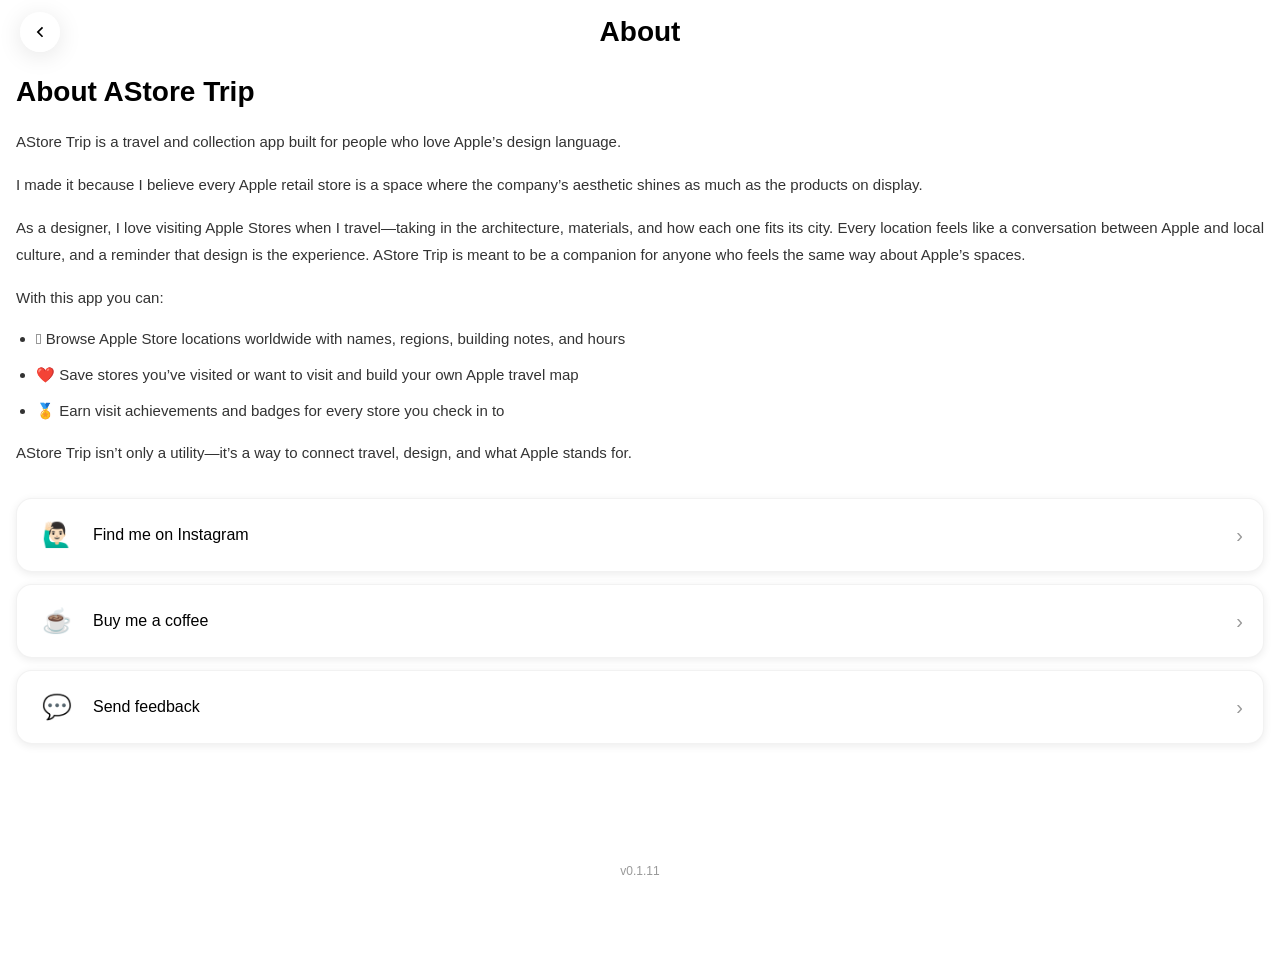
==== about.html @ fdb63bea "v0.1.11" ====
<!DOCTYPE html>
<html lang="en">
<head>
  <meta charset="UTF-8" />
  <meta name="viewport" content="width=device-width, initial-scale=1.0, user-scalable=no" />
  <meta name="theme-color" content="#ffffff" />
  <meta name="apple-mobile-web-app-capable" content="yes" />
  <meta name="apple-mobile-web-app-status-bar-style" content="default" />
  <meta name="apple-mobile-web-app-title" content="AStore Trip" />
  <title>AStore Trip - About</title>
  <link rel="icon" type="image/png" href="./assets/app_icon.png" />
  <link rel="apple-touch-icon" href="./assets/app_icon.png" />
  <link rel="manifest" href="./manifest.webmanifest" />
  <link rel="stylesheet" href="./css/base.css" />
  <link rel="stylesheet" href="./css/glass.css" />
  <link rel="stylesheet" href="./css/layout.css" />
  <link rel="stylesheet" href="./css/pwa-update.css" />
  <link rel="stylesheet" href="./css/pwa-install.css" />
</head>
<body>
  <!-- Header -->
  <header class="page-header">
    <a class="back-btn" href="./index.html" aria-label="Back">
      <img src="./assets/icon/arrow_left.svg" alt="Back" class="back-icon" />
    </a>
    <h1 class="page-title" style="flex: 1; text-align: center;">About</h1>
    <div style="width: 40px;"></div>
  </header>

  <main class="about-main">
    <section class="about-section">
      <h2 class="about-title">About AStore Trip</h2>
      <div class="about-content">
        <p>AStore Trip is a travel and collection app built for people who love Apple’s design language.</p>
        <p>I made it because I believe every Apple retail store is a space where the company’s aesthetic shines as much as the products on display.</p>
        <p>As a designer, I love visiting Apple Stores when I travel—taking in the architecture, materials, and how each one fits its city. Every location feels like a conversation between Apple and local culture, and a reminder that design is the experience. AStore Trip is meant to be a companion for anyone who feels the same way about Apple’s spaces.</p>
        <p>With this app you can:</p>
        <ul class="about-features">
          <li> Browse Apple Store locations worldwide with names, regions, building notes, and hours</li>
          <li>❤️ Save stores you’ve visited or want to visit and build your own Apple travel map</li>
          <li>🏅 Earn visit achievements and badges for every store you check in to</li>
        </ul>
        <p>AStore Trip isn’t only a utility—it’s a way to connect travel, design, and what Apple stands for.</p>
      </div>
    </section>

    <section class="about-links">
      <a href="https://instagram.com/jerry10jerry10" target="_blank" rel="noopener" class="link-card">
        <div class="link-icon">🙋🏻‍♂️</div>
        <div class="link-content">
          <h3 class="link-title">Find me on Instagram</h3>
        </div>
        <div class="link-arrow">›</div>
      </a>
      <a href="https://instagram.com/astore_trip" target="_blank" rel="noopener" class="link-card" style="display: none;">
        <div class="link-icon">📱</div>
        <div class="link-content">
          <h3 class="link-title">Follow AStore Trip on Instagram</h3>
        </div>
        <div class="link-arrow">›</div>
      </a>
      <a href="https://buymeacoffee.com/jerryjhang" target="_blank" rel="noopener" class="link-card">
        <div class="link-icon">☕</div>
        <div class="link-content">
          <h3 class="link-title">Buy me a coffee</h3>
        </div>
        <div class="link-arrow">›</div>
      </a>
      <a href="https://forms.gle/gA3AZcMZrPBkQu5i9" target="_blank" rel="noopener" class="link-card">
        <div class="link-icon">💬</div>
        <div class="link-content">
          <h3 class="link-title">Send feedback</h3>
        </div>
        <div class="link-arrow">›</div>
      </a>
    </section>
  </main>

  <div class="app-version" id="appVersion"></div>

  <script src="./js/data.js"></script>
  <script src="./js/pwa-update.js"></script>
  <script src="./js/pwa-install.js"></script>
  <script>
    if ('serviceWorker' in navigator) {
      window.addEventListener('load', () => {
        navigator.serviceWorker.register('./sw.js')
          .then(reg => console.log('Service Worker registered:', reg))
          .catch(err => console.error('Service Worker registration failed:', err));
      });
    }

    async function displayVersion() {
      try {
        const response = await fetch('./sw.js');
        const text = await response.text();
        const versionMatch = text.match(/const APP_VERSION = ['"]([^'"]+)['"]/);
        if (versionMatch && versionMatch[1]) {
          const versionEl = document.getElementById('appVersion');
          if (versionEl) {
            versionEl.textContent = versionMatch[1];
          }
        }
      } catch (error) {
        console.error('Failed to load version:', error);
        const versionEl = document.getElementById('appVersion');
        if (versionEl) {
          versionEl.textContent = 'v0.1.11';
        }
      }
    }

    displayVersion();
  </script>
</body>
</html>
---- css/base.css ----
* { box-sizing: border-box; margin: 0; padding: 0; font-family: -apple-system, BlinkMacSystemFont, "Helvetica Neue", sans-serif; }
body {
  background: #ffffff;
  color: #333;
  min-height: 100vh;
  padding-bottom: 80px;
  position: relative;
}
img { max-width: 100%; border-radius: 12px; }
a { text-decoration: none; color: inherit; }
h1, h2, h3 { margin-bottom: 8px; }
---- css/glass.css ----
.glass {
  background: rgba(255, 255, 255, 0.18);
  backdrop-filter: blur(16px) saturate(120%);
  -webkit-backdrop-filter: blur(16px) saturate(120%);
  border: 1px solid rgba(255, 255, 255, 0.28);
  border-radius: 18px;
  box-shadow: 0 4px 20px rgba(0, 0, 0, 0.1);
  padding: 12px;
  margin: 8px;
}

/* Liquid Glass 效果 - 更強烈的玻璃擬物風格 */
.liquid-glass {
  background: rgba(255, 255, 255, 0.25);
  backdrop-filter: blur(20px) saturate(180%);
  -webkit-backdrop-filter: blur(20px) saturate(180%);
  border: 1px solid rgba(255, 255, 255, 0.4);
  border-radius: 20px;
  box-shadow: 
    0 8px 32px rgba(0, 0, 0, 0.1),
    inset 0 1px 0 rgba(255, 255, 255, 0.5),
    inset 0 -1px 0 rgba(255, 255, 255, 0.2);
  position: relative;
  overflow: hidden;
}

.liquid-glass::before {
  content: '';
  position: absolute;
  top: 0;
  left: -100%;
  width: 100%;
  height: 100%;
  background: linear-gradient(
    90deg,
    transparent,
    rgba(255, 255, 255, 0.3),
    transparent
  );
  transition: left 0.5s;
}

.liquid-glass:hover::before {
  left: 100%;
}

/* 底部導覽列的液態玻璃效果 */
.bottom-nav.liquid-glass {
  background: rgba(255, 255, 255, 0.3);
  backdrop-filter: blur(30px) saturate(200%);
  -webkit-backdrop-filter: blur(30px) saturate(200%);
  border: 1px solid rgba(255, 255, 255, 0.5);
  border-radius: 999px;
  box-shadow: 
    0 4px 24px rgba(0, 0, 0, 0.1),
    inset 0 1px 0 rgba(255, 255, 255, 0.6);
}
---- css/layout.css ----
.header {
  text-align: center;
  position: sticky;
  top: 0;
  padding: 10px 0;
}

/* 狀態列 */
.status-bar {
  display: flex;
  justify-content: space-between;
  align-items: center;
  padding: 8px 20px;
  font-size: 14px;
  font-weight: 600;
  color: #000;
}

.status-icons {
  display: flex;
  gap: 4px;
}

.status-icon {
  font-size: 12px;
}

/* 頁面 Header */
.page-header {
  display: flex;
  justify-content: space-between;
  align-items: center;
  padding: 12px 20px;
  margin-bottom: 0;
  position: fixed;
  top: 0;
  left: 0;
  right: 0;
  background: #ffffff;
  z-index: 200;
  /* 移除陰影 */
}

.page-title {
  font-size: 28px;
  font-weight: 700;
  color: #000;
  margin: 0;
}

.info-btn {
  width: 40px;
  height: 40px;
  display: flex;
  align-items: center;
  justify-content: center;
  background: rgba(255, 255, 255, 0.3);
  backdrop-filter: blur(30px) saturate(200%);
  -webkit-backdrop-filter: blur(30px) saturate(200%);
  border: 1px solid rgba(255, 255, 255, 0.5);
  border-radius: 24px;
  box-shadow: 
    0 4px 24px rgba(0, 0, 0, 0.1),
    inset 0 1px 0 rgba(255, 255, 255, 0.6);
  cursor: pointer;
  transition: all 0.2s;
  padding: 0;
  position: relative;
  overflow: hidden;
  text-decoration: none;
  color: inherit;
}

.info-btn::before {
  content: '';
  position: absolute;
  top: 0;
  left: -100%;
  width: 100%;
  height: 100%;
  background: linear-gradient(
    90deg,
    transparent,
    rgba(255, 255, 255, 0.3),
    transparent
  );
  transition: left 0.5s;
}

.info-btn:hover::before {
  left: 100%;
}

.info-icon {
  width: 24px;
  height: 24px;
  display: inline-block;
  position: relative;
  z-index: 1;
}

.info-icon img,
.info-icon svg {
  width: 100%;
  height: 100%;
  object-fit: contain;
}

.chevron {
  font-size: 20px;
  color: #999;
  font-weight: 300;
}

/* 高亮藍色 */
.highlight-blue {
  color: #007AFF;
  font-weight: 600;
}

/* 首頁主內容 */
.home-main {
  padding: 0 16px 20px;
  padding-top: 76px; /* Header 高度約 56px + 12px 間距 + 8px 額外間距 */
}

/* 成就卡片 */
.achievement-card {
  padding: 16px 20px;
  margin-bottom: 16px;
  cursor: pointer;
  transition: transform 0.2s, box-shadow 0.2s;
}

.achievement-card:active {
  transform: scale(0.98);
}

.achievement-header {
  display: flex;
  justify-content: space-between;
  align-items: center;
  margin-bottom: 8px;
}

.achievement-label {
  font-size: 18px;
  color: #000;
  font-weight: 700;
}

.achievement-arrow {
  width: 20px;
  height: 20px;
  opacity: 0.6;
}

.achievement-stats {
  font-size: 15px;
  color: #333;
  line-height: 1.5;
}

/* 經典產品展示 */
.product-showcase {
  width: calc(100% + 32px); /* 突破父容器的左右padding，实现满版 */
  margin: 8px -16px 20px -16px; /* 负margin抵消父容器的padding，实现满版 */
  position: relative;
  background: #ffffff;
  display: flex;
  flex-direction: column;
  align-items: center;
}

.product-image-wrapper {
  width: 100%;
  display: flex;
  justify-content: center;
  align-items: center;
  overflow: hidden;
}

.product-image {
  width: 100%;
  height: auto;
  object-fit: cover;
  border-radius: 0;
}

.product-info {
  position: absolute;
  right: 24px;
  top: 50%;
  transform: translateY(-50%);
  display: flex;
  flex-direction: column;
  gap: 4px;
  text-align: right;
}

.product-year {
  font-size: 16px;
  color: #999;
  font-weight: 400;
}

.product-name {
  font-size: 20px;
  color: #333;
  font-weight: 500;
}

/* 最近的Apple Store卡片 */
.nearest-store-card {
  padding: 20px;
  margin-bottom: 24px;
}

.nearest-store-header {
  display: flex;
  justify-content: space-between;
  align-items: flex-start;
  margin-bottom: 16px;
}

.nearest-store-title {
  font-size: 18px;
  font-weight: 700;
  color: #000;
  margin: 0 0 4px 0;
}

.nearest-store-subtitle {
  font-size: 16px;
  color: #333;
  margin: 0;
}

.go-btn {
  background: #007AFF;
  color: white;
  border: none;
  border-radius: 12px;
  padding: 8px 20px;
  font-size: 15px;
  font-weight: 600;
  cursor: pointer;
  transition: background 0.2s;
}

.go-btn:hover {
  background: #0056CC;
}

.go-btn:active {
  transform: scale(0.95);
}

/* 地圖容器 */
.store-map-container {
  margin-top: 12px;
}

.store-map {
  position: relative;
  min-height: 200px;
  background: linear-gradient(135deg, #e8f0f6 0%, #d4e4f0 100%);
  border-radius: 16px;
  padding: 16px;
  overflow: hidden;
}

.store-map-container .store-map {
  padding: 0;
  min-height: 200px;
}

.store-map iframe {
  width: 100%;
  height: 100%;
  min-height: 200px;
  border: none;
  border-radius: 12px;
  display: block;
}

.store-map-container .store-map iframe {
  border-radius: 16px;
  min-height: 200px;
  height: 200px;
}

.map-pin {
  position: absolute;
  top: 40px;
  left: 50%;
  transform: translateX(-50%);
  font-size: 32px;
  z-index: 2;
}

.map-info-bubble {
  position: absolute;
  top: 80px;
  left: 50%;
  transform: translateX(-50%);
  background: white;
  border-radius: 12px;
  padding: 12px;
  box-shadow: 0 4px 12px rgba(0, 0, 0, 0.15);
  z-index: 3;
  min-width: 240px;
  max-width: 90%;
}

.map-info-bubble h4 {
  font-size: 16px;
  font-weight: 600;
  margin: 0 0 6px 0;
  color: #000;
}

.map-address {
  font-size: 13px;
  color: #666;
  margin: 0 0 8px 0;
  line-height: 1.4;
}

.map-rating {
  display: flex;
  align-items: center;
  gap: 6px;
  margin-bottom: 8px;
  font-size: 13px;
}

.rating-stars {
  color: #FFD700;
  font-size: 12px;
}

.rating-score {
  font-weight: 600;
  color: #000;
}

.rating-reviews {
  color: #666;
}

.map-detail-link {
  color: #007AFF;
  font-size: 13px;
  text-decoration: none;
}

.map-detail-link:hover {
  text-decoration: underline;
}

.map-landmarks {
  position: absolute;
  bottom: 12px;
  left: 12px;
  right: 12px;
  display: flex;
  flex-wrap: wrap;
  gap: 6px;
  font-size: 11px;
  color: #666;
}

.landmark {
  background: rgba(255, 255, 255, 0.7);
  padding: 4px 8px;
  border-radius: 8px;
}

/* 精選門市 */
.featured-stores {
  margin-bottom: 40px; /* 增加底部间距，确保卡片阴影有空间展示 */
}

.featured-stores-title {
  font-size: 20px;
  font-weight: 700;
  color: #000;
  margin: 0 0 12px 0;
  padding: 0 4px;
}

.featured-stores-scroll {
  display: flex;
  overflow-x: auto;
  gap: 16px;
  padding: 0 4px 16px 4px; /* 增加底部padding，确保卡片阴影有空间展示 */
  -webkit-overflow-scrolling: touch;
  scrollbar-width: none;
  align-items: center; /* 上下置中 */
  min-height: 240px; /* 设置最小高度，确保有足够空间 */
}

.featured-stores-scroll::-webkit-scrollbar {
  display: none;
}

.featured-store-card {
  min-width: 280px;
  max-width: calc(100vw - 96px); /* 确保右侧能看到部分下一张卡片（左右padding 16px + gap 16px + 右侧露出部分） */
  width: calc(100vw - 96px); /* 在手机上使用视口宽度，确保右侧能看到下一张卡片 */
  flex-shrink: 0;
  border-radius: 16px;
  overflow: hidden;
  background: white;
  box-shadow: 0 4px 12px rgba(0, 0, 0, 0.1);
  cursor: pointer;
  transition: transform 0.2s, box-shadow 0.2s;
  position: relative;
  display: flex;
  flex-direction: column;
}

/* 已打卡成功角标 */
.checkin-badge {
  position: absolute;
  top: 0;
  left: 0;
  width: 0;
  height: 0;
  border-style: solid;
  border-width: 40px 40px 0 0;
  border-color: #34C759 transparent transparent transparent;
  z-index: 10;
  pointer-events: none;
}

.checkin-badge-icon {
  position: absolute;
  top: -36px;
  left: 4px;
  font-size: 18px;
  color: #ffffff;
  font-weight: 600;
  pointer-events: none;
  display: flex;
  align-items: center;
  justify-content: center;
  width: 20px;
  height: 20px;
  line-height: 1;
}

/* 在桌面端使用固定宽度 */
@media (min-width: 768px) {
  .featured-store-card {
    width: 280px;
    max-width: 280px;
  }
}

.featured-store-card:active {
  transform: scale(0.98);
}

.featured-store-card img {
  width: 100%;
  max-width: 100%;
  height: 180px;
  object-fit: cover;
  object-position: center;
  border-radius: 0;
  display: block;
  flex-shrink: 0;
  margin: 0;
  padding: 0;
}

.featured-store-info {
  padding: 12px 16px;
  position: relative;
}

.featured-store-info h4 {
  font-size: 16px;
  font-weight: 600;
  color: #000;
  margin: 0 0 4px 0;
}

.featured-store-info p {
  font-size: 14px;
  color: #666;
  margin: 0;
  display: flex;
  align-items: center;
  gap: 4px;
}

.pin-icon {
  font-size: 12px;
}

/* 底部導覽列 */
.bottom-nav {
  display: flex;
  justify-content: space-around;
  align-items: center;
  position: fixed;
  bottom: 16px;
  left: 50%;
  transform: translateX(-50%);
  width: calc(100% - 32px);
  max-width: 400px;
  padding: 8px;
  z-index: 100;
  border-radius: 999px;
}

.nav-item {
  display: flex;
  flex-direction: column;
  align-items: center;
  justify-content: center;
  gap: 4px;
  padding: 8px 16px;
  border-radius: 999px;
  transition: all 0.2s;
  text-decoration: none;
  color: #000;
  flex: 1;
  min-width: 0;
}

.nav-item.active {
  background: #E3E3E3;
  color: #000;
}

.nav-item.active .nav-icon img,
.nav-item.active .nav-icon svg {
  filter: none;
}

.nav-icon {
  width: 24px;
  height: 24px;
  display: flex;
  align-items: center;
  justify-content: center;
}

.nav-icon img,
.nav-icon svg {
  width: 100%;
  height: 100%;
  object-fit: contain;
}

.nav-label {
  font-size: 12px;
  font-weight: 500;
}

.store-list {
  display: flex;
  overflow-x: auto;
  gap: 12px;
}

.stats {
  display: flex;
  justify-content: space-around;
}

/* 門市頁面主內容 */
.stores-main {
  padding: 0 16px 20px;
  padding-bottom: 100px;
  /* Header 高度約 56px + 搜尋欄高度約 72px (12px*2 padding + 48px search-bar) + 8px 額外間距 = 約 136px */
  padding-top: 136px;
}

/* Header 操作按鈕 */
.header-actions {
  position: relative;
}

.filter-btn {
  display: flex;
  align-items: center;
  gap: 6px;
  background: rgba(255, 255, 255, 0.3);
  backdrop-filter: blur(30px) saturate(200%);
  -webkit-backdrop-filter: blur(30px) saturate(200%);
  border: 1px solid rgba(255, 255, 255, 0.5);
  border-radius: 24px;
  box-shadow: 
    0 4px 24px rgba(0, 0, 0, 0.1),
    inset 0 1px 0 rgba(255, 255, 255, 0.6);
  padding: 8px 16px;
  font-size: 14px;
  cursor: pointer;
  transition: all 0.2s;
  position: relative;
  overflow: hidden;
}

.filter-btn::before {
  content: '';
  position: absolute;
  top: 0;
  left: -100%;
  width: 100%;
  height: 100%;
  background: linear-gradient(
    90deg,
    transparent,
    rgba(255, 255, 255, 0.3),
    transparent
  );
  transition: left 0.5s;
}

.filter-btn:hover::before {
  left: 100%;
}

.filter-text {
  font-size: 14px;
  color: #333;
  font-weight: 500;
  position: relative;
  z-index: 1;
}

.filter-icon {
  width: 24px;
  height: 24px;
  opacity: 0.6;
  position: relative;
  z-index: 1;
}

/* 篩選下拉選單 */
.filter-dropdown {
  position: fixed;
  top: 56px; /* 從 header 下方開始，與搜尋欄重疊 */
  right: 20px; /* 與 header 的 padding 對齊 */
  background: rgba(255, 255, 255, 0.98);
  backdrop-filter: blur(20px);
  -webkit-backdrop-filter: blur(20px);
  border: 1px solid rgba(255, 255, 255, 0.5);
  border-radius: 16px;
  box-shadow: 0 8px 32px rgba(0, 0, 0, 0.2);
  min-width: 180px;
  max-height: 300px;
  padding: 8px;
  z-index: 300; /* 高於搜尋欄 (150) 和 header (200)，確保顯示在最上層 */
  display: none;
  overflow-y: auto;
  overflow-x: hidden;
}

.filter-dropdown.show {
  display: block;
  z-index: 300; /* 確保 show 狀態時也有正確的 z-index */
}

.dropdown-item {
  display: flex;
  justify-content: space-between;
  align-items: center;
  padding: 12px 16px;
  border-radius: 12px;
  cursor: pointer;
  transition: background 0.2s;
  font-size: 15px;
  color: #333;
}

.dropdown-item:hover {
  background: rgba(0, 0, 0, 0.05);
}

.dropdown-item.active {
  background: rgba(0, 122, 255, 0.1);
  color: #007AFF;
}

.check-icon {
  color: #007AFF;
  font-weight: 600;
  font-size: 16px;
}

/* 搜尋欄 */
.search-container {
  margin-bottom: 0;
  position: fixed;
  top: 56px; /* Header 高度約 56px */
  left: 0;
  right: 0;
  padding: 12px 16px;
  background: #ffffff;
  z-index: 150; /* 低於下拉選單的 z-index (300) */
  box-shadow: 0 2px 8px rgba(0, 0, 0, 0.05);
}

.search-bar {
  display: flex;
  align-items: center;
  gap: 12px;
  padding: 12px 16px;
  border-radius: 16px;
}

.search-icon {
  width: 18px;
  height: 18px;
  opacity: 0.6;
  flex-shrink: 0;
  display: block;
}

.search-input {
  flex: 1;
  border: none;
  background: transparent;
  font-size: 15px;
  color: #333;
  outline: none;
}

.search-input::placeholder {
  color: #999;
}

.mic-btn {
  background: transparent;
  border: none;
  cursor: pointer;
  padding: 4px;
  display: flex;
  align-items: center;
  justify-content: center;
  flex-shrink: 0;
}

.mic-icon {
  font-size: 18px;
  opacity: 0.6;
}

/* 商店列表容器 */
.stores-list-container {
  margin-bottom: 20px;
  position: relative;
  min-height: 200px;
  z-index: 1; /* 確保低於 header 和搜尋欄 */
}

/* 門市列表 Loading 狀態 */
.stores-loading {
  position: absolute;
  top: 0;
  left: 0;
  right: 0;
  bottom: 0;
  display: flex;
  flex-direction: column;
  align-items: center;
  justify-content: center;
  gap: 16px;
  background: #ffffff;
  z-index: 10;
}

.stores-loading.hidden {
  display: none;
}

.stores-list {
  display: flex;
  flex-direction: column;
  gap: 16px;
}

/* 商店列表 - 垂直排列，與精選門市樣式一致 */
.stores-list .store-card,
.stores-list .featured-store-card {
  min-width: auto !important;
  max-width: 100% !important;
  width: 100% !important;
}

/* 商店卡片 - 與精選門市樣式一致 */
.store-card {
  min-width: 280px;
  flex-shrink: 0;
  border-radius: 16px;
  overflow: hidden;
  background: white;
  box-shadow: 0 4px 12px rgba(0, 0, 0, 0.1);
  cursor: pointer;
  transition: transform 0.2s, box-shadow 0.2s;
  position: relative;
  z-index: 1; /* 確保低於 header 和搜尋欄 */
}

.store-card .checkin-badge {
  position: absolute;
  top: 0;
  left: 0;
  width: 0;
  height: 0;
  border-style: solid;
  border-width: 40px 40px 0 0;
  border-color: #34C759 transparent transparent transparent;
  z-index: 10;
  pointer-events: none;
}

.store-card .checkin-badge-icon {
  position: absolute;
  top: -36px;
  left: 4px;
  font-size: 18px;
  color: #ffffff;
  font-weight: 600;
  pointer-events: none;
  display: flex;
  align-items: center;
  justify-content: center;
  width: 20px;
  height: 20px;
  line-height: 1;
}

.store-card:active {
  transform: scale(0.98);
}

.store-card img {
  width: 100%;
  height: 200px;
  object-fit: cover;
  border-radius: 0;
  display: block;
}

.store-card__body {
  padding: 12px 16px;
  position: relative;
}

.store-card__body h4 {
  font-size: 16px;
  font-weight: 600;
  color: #000;
  margin: 0 0 4px 0;
}

.store-card__body p {
  font-size: 14px;
  color: #666;
  margin: 0;
  display: flex;
  align-items: center;
  gap: 4px;
}

.btn-fav {
  position: absolute;
  top: 12px;
  right: 12px;
  background: rgba(255, 255, 255, 0.9);
  backdrop-filter: blur(10px);
  border: none;
  border-radius: 50%;
  width: 36px;
  height: 36px;
  display: flex;
  align-items: center;
  justify-content: center;
  cursor: pointer;
  transition: all 0.2s;
  z-index: 10;
  padding: 0;
}

.btn-fav:hover {
  background: rgba(255, 255, 255, 1);
  transform: scale(1.1);
}

.fav-icon {
  width: 20px;
  height: 20px;
  transition: filter 0.2s;
}

/* 未收藏 - 黑色 */
.btn-fav:not([aria-pressed="true"]) .fav-icon {
  filter: brightness(0) saturate(100%);
}

/* 已收藏 - 蓝色 #0088FF */
.btn-fav[aria-pressed="true"] .fav-icon {
  filter: brightness(0) saturate(100%) invert(47%) sepia(100%) saturate(2476%) hue-rotate(200deg) brightness(101%) contrast(101%);
}

.featured-store-card .btn-fav {
  top: 12px;
  right: 12px;
}

.favorites-grid .featured-store-card .btn-fav {
  top: 12px;
  right: 12px;
}

/* 收藏頁面主內容 */
.favorites-main {
  padding: 0 16px 20px;
  padding-bottom: 100px;
  padding-top: 76px; /* Header 高度約 56px + 12px 間距 + 8px 額外間距 */
}

/* 收藏門市網格布局 - 兩列 */
.favorites-grid {
  display: grid;
  grid-template-columns: repeat(2, 1fr);
  gap: 16px;
  margin-bottom: 20px;
}

.favorites-grid .featured-store-card {
  min-width: auto;
  width: 100%;
}

/* 門市詳情頁面 */
.storepage-main {
  padding-bottom: 40px;
}


/* Store Header - 透明效果，覆盖在图片上 */
.store-header {
  position: fixed;
  top: 16px;
  left: 0;
  right: 0;
  display: flex;
  justify-content: space-between;
  align-items: center;
  padding: 12px 20px;
  z-index: 200;
  background: transparent;
}

.back-btn {
  width: 40px;
  height: 40px;
  display: flex;
  align-items: center;
  justify-content: center;
  background: rgba(255, 255, 255, 0.3);
  backdrop-filter: blur(30px) saturate(200%);
  -webkit-backdrop-filter: blur(30px) saturate(200%);
  border: 1px solid rgba(255, 255, 255, 0.5);
  border-radius: 24px;
  box-shadow: 
    0 4px 24px rgba(0, 0, 0, 0.1),
    inset 0 1px 0 rgba(255, 255, 255, 0.6);
  text-decoration: none;
  color: #333;
  transition: all 0.2s;
  position: relative;
  overflow: hidden;
}

.back-btn::before {
  content: '';
  position: absolute;
  top: 0;
  left: -100%;
  width: 100%;
  height: 100%;
  background: linear-gradient(
    90deg,
    transparent,
    rgba(255, 255, 255, 0.3),
    transparent
  );
  transition: left 0.5s;
}

.back-btn:hover::before {
  left: 100%;
}

.back-icon {
  width: 20px;
  height: 20px;
  position: relative;
  z-index: 1;
}

.favorite-header-btn {
  width: 40px;
  height: 40px;
  display: flex;
  align-items: center;
  justify-content: center;
  background: rgba(255, 255, 255, 0.3);
  backdrop-filter: blur(30px) saturate(200%);
  -webkit-backdrop-filter: blur(30px) saturate(200%);
  border: 1px solid rgba(255, 255, 255, 0.5);
  border-radius: 24px;
  box-shadow: 
    0 4px 24px rgba(0, 0, 0, 0.1),
    inset 0 1px 0 rgba(255, 255, 255, 0.6);
  cursor: pointer;
  transition: all 0.2s;
  padding: 0;
  position: relative;
  overflow: hidden;
}

.favorite-header-btn::before {
  content: '';
  position: absolute;
  top: 0;
  left: -100%;
  width: 100%;
  height: 100%;
  background: linear-gradient(
    90deg,
    transparent,
    rgba(255, 255, 255, 0.3),
    transparent
  );
  transition: left 0.5s;
}

.favorite-header-btn:hover::before {
  left: 100%;
}

.favorite-header-btn.active {
  background: rgba(255, 255, 255, 0.3);
}

.favorite-icon {
  width: 20px;
  height: 20px;
  transition: filter 0.2s;
  position: relative;
  z-index: 1;
}

.favorite-header-btn.active .favorite-icon {
  filter: brightness(0) saturate(100%) invert(27%) sepia(95%) saturate(7151%) hue-rotate(331deg) brightness(99%) contrast(96%);
}

/* Hero 圖片輪播 */
.store-hero {
  width: 100%;
  margin-top: 0;
  position: relative;
  overflow: hidden;
}

.carousel-container {
  width: 100%;
  position: relative;
  overflow-x: auto;
  overflow-y: hidden;
  -webkit-overflow-scrolling: touch;
  touch-action: pan-x;
  scroll-snap-type: x mandatory;
  scroll-behavior: smooth;
  /* 防止影响页面滚动 */
  overscroll-behavior-x: contain;
  overscroll-behavior-y: none;
  /* 确保指示器相对于此容器定位 */
  isolation: isolate;
}

/* 圖片區域 Loading 遮罩 */
.carousel-loading {
  position: absolute;
  top: 0;
  left: 0;
  right: 0;
  bottom: 0;
  display: flex;
  flex-direction: column;
  align-items: center;
  justify-content: center;
  gap: 16px;
  background: rgba(255, 255, 255, 0.5);
  backdrop-filter: blur(4px);
  -webkit-backdrop-filter: blur(4px);
  z-index: 10;
  pointer-events: none;
}

.carousel-loading.hidden {
  display: none;
}

.carousel-track {
  display: flex;
  width: max-content;
  height: 300px;
  /* 确保不会影响页面布局 */
  position: relative;
}

.carousel-slide {
  width: 100vw;
  min-width: 100vw;
  max-width: 100vw;
  height: 300px;
  flex-shrink: 0;
  scroll-snap-align: start;
  scroll-snap-stop: always;
  display: block;
  user-select: none;
  -webkit-user-select: none;
  position: relative;
}

.carousel-slide img {
  width: 100%;
  height: 100%;
  object-fit: cover;
  display: block;
  border-radius: 0;
  /* 防止图片被拉伸 */
  object-position: center;
}

.carousel-indicators {
  position: absolute;
  bottom: 16px;
  left: 50%;
  transform: translateX(-50%);
  display: flex;
  gap: 8px;
  z-index: 100;
  pointer-events: none;
  /* 确保指示器不随滚动移动，相对于 store-hero 定位 */
  width: auto;
}

.carousel-indicator {
  width: 8px;
  height: 8px;
  border-radius: 50%;
  background: rgba(255, 255, 255, 0.5);
  border: 1px solid rgba(255, 255, 255, 0.8);
  cursor: pointer;
  transition: all 0.3s;
  padding: 0;
  pointer-events: auto;
}

.carousel-indicator.active {
  background: rgba(255, 255, 255, 1);
  width: 24px;
  border-radius: 4px;
}

/* 打卡按鈕區域 */
.checkin-section {
  padding: 0 16px 20px;
  background: #ffffff;
}

.checkin-btn {
  width: 100%;
  background: #007AFF;
  color: white;
  border: none;
  border-radius: 12px;
  padding: 16px;
  font-size: 16px;
  font-weight: 600;
  cursor: pointer;
  display: flex;
  align-items: center;
  justify-content: center;
  gap: 8px;
  transition: background 0.2s;
}

.checkin-btn:hover {
  background: #0056CC;
}

.checkin-btn:active {
  transform: scale(0.98);
}

.checkin-btn-success {
  background: #34C759;
  flex: 1;
}

.checkin-btn-success:hover {
  background: #2AA84F;
}

.checkin-icon {
  font-size: 18px;
}

.checkin-text {
  font-size: 16px;
}

.checkin-success {
  text-align: center;
}

.checkin-success-row {
  display: flex;
  align-items: center;
  gap: 12px;
  justify-content: center;
}

.verify-location-btn {
  min-width: 48px;
  height: auto;
  min-height: 48px;
  background: #E3E3E3;
  border: none;
  border-radius: 12px;
  display: flex;
  align-items: center;
  justify-content: center;
  cursor: pointer;
  padding: 16px;
  flex-shrink: 0;
  transition: all 0.2s;
  box-sizing: border-box;
}

.verify-location-btn:active {
  transform: scale(0.95);
  background: #D0D0D0;
}

.verify-icon {
  width: 24px;
  height: 24px;
  filter: brightness(0) saturate(100%);
}

.checkin-date {
  margin-top: 8px;
  font-size: 14px;
  color: #999;
  display: flex;
  align-items: center;
  justify-content: center;
  gap: 8px;
}

.verified-badge {
  width: 20px;
  height: 20px;
  filter: brightness(0) saturate(100%) invert(37%) sepia(100%) saturate(2476%) hue-rotate(200deg) brightness(101%) contrast(101%);
  display: inline-block;
  vertical-align: middle;
}

/* Toast 提示 */
.toast {
  position: fixed;
  bottom: 100px;
  left: 50%;
  transform: translateX(-50%);
  background: rgba(0, 0, 0, 0.8);
  color: white;
  padding: 12px 24px;
  border-radius: 24px;
  font-size: 14px;
  z-index: 10000;
  display: flex;
  align-items: center;
  justify-content: center;
  box-shadow: 0 4px 12px rgba(0, 0, 0, 0.3);
  animation: toastSlideUp 0.3s ease-out;
}

@keyframes toastSlideUp {
  from {
    opacity: 0;
    transform: translateX(-50%) translateY(20px);
  }
  to {
    opacity: 1;
    transform: translateX(-50%) translateY(0);
  }
}

/* 商店標題區域 */
.store-title-section {
  padding: 20px 16px 16px;
  background: #ffffff;
}

.store-name {
  font-size: 28px;
  font-weight: 700;
  color: #000;
  margin: 0 0 8px 0;
}

.store-location {
  font-size: 15px;
  color: #666;
  margin: 0;
  display: flex;
  align-items: center;
  gap: 4px;
}

/* 商店描述 */
.store-description {
  padding: 0 16px 24px;
  background: #ffffff;
}

.store-description p {
  font-size: 15px;
  line-height: 1.6;
  color: #333;
  margin: 0;
}

/* 資訊行布局 */
.info-row {
  display: flex;
  justify-content: space-between;
  align-items: flex-start;
  gap: 16px;
}

.section-label {
  font-size: 16px;
  font-weight: 600;
  color: #333;
  margin: 0;
  flex-shrink: 0;
  min-width: 80px;
}

/* 聯絡電話 */
.store-contact {
  padding: 0 16px 24px;
  background: #ffffff;
}

.contact-phone {
  font-size: 16px;
  color: #333;
  margin: 0;
  text-align: right;
}

/* 營業時間 */
.store-hours-section {
  padding: 0 16px 24px;
  background: #ffffff;
}

.section-label-wrapper {
  display: flex;
  flex-direction: column;
  flex-shrink: 0;
  min-width: 80px;
}

.hours-note {
  font-size: 12px;
  color: #999;
  margin: 4px 0 0 0;
  font-weight: normal;
}

.hours-list {
  display: flex;
  flex-direction: column;
  gap: 4px;
  text-align: right;
}

.hours-item {
  font-size: 15px;
  color: #333;
  padding: 4px 0;
}

/* 門市地址 */
.store-address-section {
  padding: 0 16px 24px;
  background: #ffffff;
}

.address-content {
  display: flex;
  justify-content: space-between;
  align-items: flex-start;
  gap: 16px;
  flex: 1;
}

.store-address {
  font-size: 15px;
  color: #333;
  margin: 0;
  flex: 1;
  line-height: 1.5;
}

.navigate-btn {
  background: rgba(0, 0, 0, 0.05);
  color: #333;
  border: none;
  border-radius: 8px;
  padding: 8px 16px;
  font-size: 14px;
  font-weight: 500;
  text-decoration: none;
  white-space: nowrap;
  transition: background 0.2s;
}

.navigate-btn:hover {
  background: rgba(0, 0, 0, 0.1);
}

/* 地圖區域 */
.store-map-section {
  padding: 0 16px 24px;
  background: #ffffff;
}

.store-map-section .store-map {
  margin-top: 0;
  padding: 0;
  min-height: 300px;
}

.store-map-section .store-map iframe {
  width: 100%;
  height: 300px;
  min-height: 300px;
  border: none;
  border-radius: 16px;
  display: block;
}

/* 成就頁面 - Sheet 樣式 */
.sheet-backdrop {
  position: fixed;
  top: 0;
  left: 0;
  right: 0;
  bottom: 0;
  background: rgba(0, 0, 0, 0.4);
  z-index: 300;
  opacity: 0;
  transition: opacity 0.3s ease;
  pointer-events: none;
}

.sheet-backdrop.show {
  opacity: 1;
  pointer-events: auto;
}

.achievement-sheet {
  position: fixed;
  bottom: 0;
  left: 0;
  right: 0;
  top: 0;
  background: #ffffff;
  border-radius: 0;
  height: 100%;
  z-index: 301;
  transform: translateY(100%);
  transition: transform 0.3s cubic-bezier(0.4, 0, 0.2, 1);
  display: flex;
  flex-direction: column;
  box-shadow: 0 -4px 24px rgba(0, 0, 0, 0.15);
}

.achievement-sheet.show {
  transform: translateY(0);
}

.sheet-header {
  display: flex;
  align-items: center;
  justify-content: center;
  padding: 16px 20px;
  position: relative;
  border-bottom: 1px solid rgba(0, 0, 0, 0.05);
}

.sheet-handle {
  position: absolute;
  top: 8px;
  left: 50%;
  transform: translateX(-50%);
  width: 40px;
  height: 4px;
  background: #d0d0d0;
  border-radius: 2px;
}

.sheet-title {
  font-size: 20px;
  font-weight: 700;
  color: #000;
  margin: 0;
}

.sheet-close-btn {
  position: absolute;
  right: 20px;
  width: 32px;
  height: 32px;
  display: flex;
  align-items: center;
  justify-content: center;
  background: rgba(0, 0, 0, 0.05);
  border: none;
  border-radius: 50%;
  cursor: pointer;
  transition: background 0.2s;
}

.sheet-close-btn:hover {
  background: rgba(0, 0, 0, 0.1);
}

.close-icon {
  font-size: 18px;
  color: #333;
  font-weight: 300;
}

.achievements-main {
  flex: 1;
  overflow-y: auto;
  padding: 20px 16px;
  padding-bottom: 40px;
}

/* 成就統計卡片 */
.achievement-summary {
  margin-bottom: 24px;
}

.summary-cards {
  display: flex;
  gap: 12px;
}

.summary-card {
  flex: 1;
  background: white;
  border-radius: 16px;
  padding: 20px;
  box-shadow: 0 2px 8px rgba(0, 0, 0, 0.08);
  display: flex;
  flex-direction: column;
  align-items: center;
  text-align: center;
}

.summary-icon {
  width: 48px;
  height: 48px;
  margin-bottom: 12px;
  display: flex;
  align-items: center;
  justify-content: center;
}

.summary-icon img {
  width: 100%;
  height: 100%;
  object-fit: contain;
}

.summary-number-row {
  display: flex;
  align-items: baseline;
  justify-content: center;
  gap: 4px;
  margin-bottom: 4px;
}

.summary-card__number {
  font-size: 32px;
  font-weight: 700;
  line-height: 1;
}

.summary-card__divider {
  font-size: 24px;
  font-weight: 400;
  color: #999;
}

.summary-card__total {
  font-size: 24px;
  font-weight: 400;
  color: #999;
}

.highlight-orange {
  color: #FF9500;
}

.summary-card__label {
  font-size: 14px;
  color: #666;
  margin-top: 8px;
}

/* 歷史成就 */
.historical-achievements {
  margin-top: 24px;
}

.section-title {
  font-size: 18px;
  font-weight: 700;
  color: #000;
  margin: 0 0 16px 0;
}

.country-flags-grid {
  display: grid;
  grid-template-columns: repeat(4, 1fr);
  gap: 16px;
  position: relative;
  min-height: 200px;
}

.medals-loading {
  position: absolute;
  top: 0;
  left: 0;
  right: 0;
  bottom: 0;
  display: flex;
  flex-direction: column;
  align-items: center;
  justify-content: center;
  gap: 16px;
  background: rgba(255, 255, 255, 0.9);
  z-index: 10;
}

.loading-spinner {
  width: 40px;
  height: 40px;
  border: 4px solid #f3f3f3;
  border-top: 4px solid #0088FF;
  border-radius: 50%;
  animation: spin 1s linear infinite;
}

@keyframes spin {
  0% { transform: rotate(0deg); }
  100% { transform: rotate(360deg); }
}

.loading-text {
  font-size: 14px;
  color: #666;
  font-weight: 500;
}

.country-flag-item {
  display: flex;
  flex-direction: column;
  align-items: center;
  gap: 8px;
}

.flag-circle {
  width: 64px;
  height: 64px;
  border-radius: 50%;
  display: flex;
  align-items: center;
  justify-content: center;
  background: #f5f5f5;
  overflow: hidden;
}

.country-flag-item.visited .flag-circle {
  background: #0088FF;
}

/* 關於頁面 */
.about-main {
  padding: 0 16px 100px;
  padding-top: 76px; /* Header 高度約 56px + 12px 間距 + 8px 額外間距 */
  background: #ffffff;
}

.about-section {
  margin-bottom: 32px;
}

.about-title {
  font-size: 28px;
  font-weight: 700;
  color: #000;
  margin: 0 0 20px 0;
}

.about-content {
  font-size: 15px;
  line-height: 1.8;
  color: #333;
  text-align: justify;
}

.about-content p {
  margin: 0 0 16px 0;
}

.about-features {
  margin: 16px 0;
  padding-left: 20px;
}

.about-features li {
  margin-bottom: 12px;
  line-height: 1.6;
}

/* 外部連結卡片 */
.about-links {
  display: flex;
  flex-direction: column;
  gap: 12px;
}

.link-card {
  display: flex;
  align-items: center;
  padding: 16px 20px;
  background: white;
  border-radius: 16px;
  box-shadow: 0 2px 8px rgba(0, 0, 0, 0.08);
  text-decoration: none;
  color: #000;
  transition: all 0.2s;
  border: 1px solid rgba(0, 0, 0, 0.05);
}

.link-card:active {
  transform: scale(0.98);
  box-shadow: 0 1px 4px rgba(0, 0, 0, 0.1);
}

.link-icon {
  font-size: 24px;
  width: 40px;
  height: 40px;
  display: flex;
  align-items: center;
  justify-content: center;
  margin-right: 16px;
  flex-shrink: 0;
}

.link-content {
  flex: 1;
}

.link-title {
  font-size: 16px;
  font-weight: 500;
  color: #000;
  margin: 0;
}

.link-arrow {
  font-size: 20px;
  color: #999;
  margin-left: 12px;
  flex-shrink: 0;
}

.app-version {
  text-align: center;
  padding: 20px 16px;
  font-size: 12px;
  color: #999;
  background: #ffffff;
}

/* 恭喜獲得勳章彈窗 */
.medal-congrats-modal {
  position: fixed;
  top: 0;
  left: 0;
  right: 0;
  bottom: 0;
  z-index: 10002;
  display: none;
  align-items: center;
  justify-content: center;
  padding: 16px;
}

.medal-congrats-backdrop {
  position: absolute;
  top: 0;
  left: 0;
  right: 0;
  bottom: 0;
  background: rgba(0, 0, 0, 0.5);
  backdrop-filter: blur(10px);
  -webkit-backdrop-filter: blur(10px);
}

.medal-congrats-content {
  position: relative;
  background: rgba(255, 255, 255, 0.3);
  backdrop-filter: blur(30px) saturate(200%);
  -webkit-backdrop-filter: blur(30px) saturate(200%);
  border: 1px solid rgba(255, 255, 255, 0.5);
  border-radius: 24px;
  padding: 32px 24px;
  max-width: 320px;
  width: 100%;
  box-shadow: 
    0 4px 24px rgba(0, 0, 0, 0.1),
    inset 0 1px 0 rgba(255, 255, 255, 0.6);
  display: flex;
  flex-direction: column;
  align-items: center;
  gap: 20px;
}

.medal-congrats-title {
  font-size: 20px;
  font-weight: 700;
  color: #000;
  margin: 0;
  text-align: center;
}

.medal-congrats-medal {
  display: flex;
  justify-content: center;
  align-items: center;
}

.medal-congrats-medal .flag-circle {
  width: 80px;
  height: 80px;
  border-radius: 50%;
  display: flex;
  align-items: center;
  justify-content: center;
  background: #0088FF;
  overflow: hidden;
}

.medal-congrats-medal .flag-emoji {
  font-size: 48px;
  line-height: 1;
}

.medal-congrats-name {
  font-size: 16px;
  font-weight: 600;
  color: #000;
  margin: 0;
  text-align: center;
}

.medal-congrats-actions {
  display: flex;
  gap: 12px;
  width: 100%;
  margin-top: 8px;
}

.medal-congrats-btn {
  flex: 1;
  padding: 12px 24px;
  border: none;
  border-radius: 12px;
  font-size: 15px;
  font-weight: 600;
  cursor: pointer;
  transition: all 0.2s;
}

.medal-congrats-btn.primary {
  background: #000000;
  color: #ffffff;
}

.medal-congrats-btn.primary:hover {
  background: #333333;
}

.medal-congrats-btn.primary:active {
  transform: scale(0.98);
  opacity: 0.9;
}

.medal-congrats-btn.secondary {
  background: rgba(0, 0, 0, 0.05);
  color: #666666;
  border: 1px solid rgba(0, 0, 0, 0.1);
}

.medal-congrats-btn.secondary:hover {
  background: rgba(0, 0, 0, 0.1);
  color: #000000;
}

.medal-congrats-btn.secondary:active {
  transform: scale(0.98);
}

.flag-emoji {
  font-size: 40px;
  line-height: 1;
}

.country-flag-item:not(.visited) .flag-emoji {
  filter: grayscale(100%) opacity(0.5);
}

.country-name {
  font-size: 14px;
  color: #333;
  text-align: center;
}
---- css/pwa-update.css ----
/**
 * PWA 更新提示样式
 */

.pwa-update-prompt {
  position: fixed;
  top: 50%;
  left: 50%;
  transform: translate(-50%, -50%);
  z-index: 10000;
  opacity: 0;
  visibility: hidden;
  transition: opacity 0.3s ease-in-out, visibility 0.3s ease-in-out, transform 0.3s ease-in-out;
  pointer-events: none;
}

.pwa-update-prompt.show {
  opacity: 1;
  visibility: visible;
  pointer-events: auto;
  transform: translate(-50%, -50%);
}

.pwa-update-content {
  background: rgba(255, 255, 255, 0.3);
  backdrop-filter: blur(30px) saturate(200%);
  -webkit-backdrop-filter: blur(30px) saturate(200%);
  border: 1px solid rgba(255, 255, 255, 0.5);
  border-radius: 20px;
  padding: 24px 28px;
  min-width: 280px;
  max-width: 90%;
  box-shadow: 
    0 4px 24px rgba(0, 0, 0, 0.1),
    inset 0 1px 0 rgba(255, 255, 255, 0.6);
  display: flex;
  flex-direction: column;
  gap: 16px;
  align-items: center;
  position: relative;
  overflow: hidden;
}

.pwa-update-message {
  color: #000000;
  font-size: 15px;
  font-weight: 500;
  text-align: center;
  margin: 0;
  line-height: 1.6;
}

.pwa-update-actions {
  display: flex;
  gap: 12px;
  width: 100%;
  justify-content: center;
}

.pwa-update-btn {
  background: #000000;
  color: #ffffff;
  border: none;
  border-radius: 12px;
  padding: 12px 28px;
  font-size: 14px;
  font-weight: 600;
  cursor: pointer;
  transition: background 0.2s, transform 0.1s, opacity 0.2s;
  flex: 1;
  max-width: 140px;
}

.pwa-update-btn:hover {
  background: #333333;
  opacity: 0.9;
}

.pwa-update-btn:active {
  transform: scale(0.98);
  opacity: 0.8;
}

.pwa-update-dismiss {
  background: transparent;
  color: #666666;
  border: 1px solid rgba(0, 0, 0, 0.2);
  border-radius: 12px;
  padding: 12px 28px;
  font-size: 14px;
  font-weight: 500;
  cursor: pointer;
  transition: color 0.2s, border-color 0.2s, background 0.2s, transform 0.1s;
  flex: 1;
  max-width: 140px;
}

.pwa-update-dismiss:hover {
  color: #000000;
  border-color: rgba(0, 0, 0, 0.3);
  background: rgba(0, 0, 0, 0.05);
}

.pwa-update-dismiss:active {
  transform: scale(0.98);
}

/* 响应式设计 */
@media (max-width: 480px) {
  .pwa-update-prompt {
    top: 50%;
    left: 50%;
    transform: translate(-50%, -50%);
    max-width: calc(100% - 32px);
  }

  .pwa-update-prompt.show {
    transform: translate(-50%, -50%);
  }

  .pwa-update-content {
    min-width: auto;
    width: 100%;
    padding: 20px 24px;
  }

  .pwa-update-actions {
    flex-direction: column;
    gap: 10px;
  }

  .pwa-update-btn,
  .pwa-update-dismiss {
    max-width: 100%;
    width: 100%;
  }
}
---- css/pwa-install.css ----
/**
 * PWA 安装引导 Bottom Sheet 样式
 */

.pwa-install-sheet {
  position: fixed;
  top: 0;
  left: 0;
  right: 0;
  bottom: 0;
  z-index: 10001;
  opacity: 0;
  visibility: hidden;
  transition: opacity 0.3s ease-in-out, visibility 0.3s ease-in-out;
  pointer-events: none;
}

.pwa-install-sheet.show {
  opacity: 1;
  visibility: visible;
  pointer-events: auto;
}

.install-backdrop {
  position: absolute;
  top: 0;
  left: 0;
  right: 0;
  bottom: 0;
  background: rgba(0, 0, 0, 0.5);
  backdrop-filter: blur(20px);
  -webkit-backdrop-filter: blur(20px);
}

.install-content {
  position: absolute;
  bottom: 0;
  left: 0;
  right: 0;
  background: rgba(255, 255, 255, 0.95);
  backdrop-filter: blur(30px) saturate(200%);
  -webkit-backdrop-filter: blur(30px) saturate(200%);
  border-top-left-radius: 24px;
  border-top-right-radius: 24px;
  padding: 24px 20px 32px;
  max-height: 80vh;
  overflow-y: auto;
  transform: translateY(100%);
  transition: transform 0.3s cubic-bezier(0.4, 0, 0.2, 1);
  box-shadow: 0 -4px 24px rgba(0, 0, 0, 0.1);
}

.pwa-install-sheet.show .install-content {
  transform: translateY(0);
}

.install-close-btn {
  position: absolute;
  top: 16px;
  right: 16px;
  width: 32px;
  height: 32px;
  background: transparent;
  border: none;
  border-radius: 50%;
  display: flex;
  align-items: center;
  justify-content: center;
  cursor: pointer;
  color: #666666;
  transition: background 0.2s, color 0.2s;
  z-index: 10;
}

.install-close-btn:hover {
  background: rgba(0, 0, 0, 0.05);
  color: #000000;
}

.install-close-btn:active {
  background: rgba(0, 0, 0, 0.1);
}

.install-icon {
  width: 64px;
  height: 64px;
  margin: 0 auto 16px;
  border-radius: 16px;
  overflow: hidden;
  box-shadow: 0 4px 12px rgba(0, 0, 0, 0.1);
}

.install-icon img {
  width: 100%;
  height: 100%;
  object-fit: cover;
}

.install-title {
  font-size: 18px;
  font-weight: 600;
  color: #000000;
  text-align: center;
  margin: 0 0 24px;
  line-height: 1.5;
  padding: 0 8px;
}

.install-steps {
  display: flex;
  flex-direction: column;
  gap: 16px;
}

.install-step {
  display: flex;
  align-items: flex-start;
  gap: 12px;
  padding: 16px;
  background: rgba(255, 255, 255, 0.6);
  border-radius: 12px;
  border: 1px solid rgba(0, 0, 0, 0.05);
}

.step-number {
  flex-shrink: 0;
  width: 24px;
  height: 24px;
  background: #000000;
  color: #ffffff;
  border-radius: 50%;
  display: flex;
  align-items: center;
  justify-content: center;
  font-size: 14px;
  font-weight: 600;
}

.step-text {
  flex: 1;
  font-size: 15px;
  color: #333333;
  line-height: 1.6;
  padding-top: 2px;
}

.step-text .share-icon {
  width: 16px;
  height: 16px;
  vertical-align: middle;
  margin: 0 2px;
  display: inline-block;
}

/* 响应式设计 */
@media (max-width: 480px) {
  .install-content {
    padding: 20px 16px 28px;
    border-top-left-radius: 20px;
    border-top-right-radius: 20px;
  }

  .install-title {
    font-size: 17px;
    margin-bottom: 20px;
  }

  .install-steps {
    gap: 12px;
  }

  .install-step {
    padding: 14px;
  }

  .step-text {
    font-size: 14px;
  }
}

/* 桌面端隐藏 */
@media (min-width: 1024px) {
  .pwa-install-sheet {
    display: none !important;
  }
}
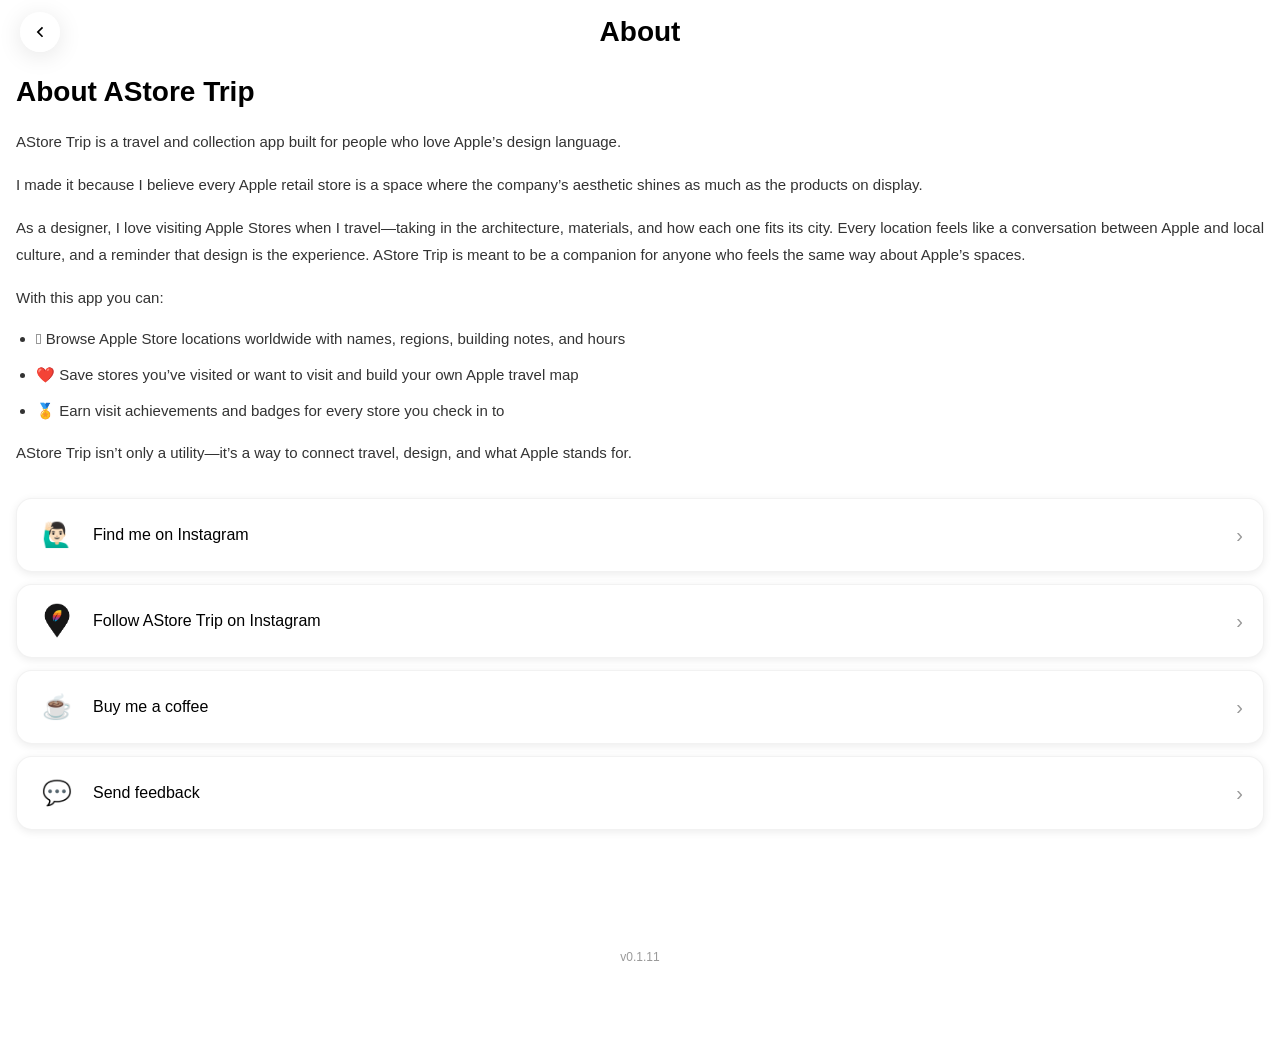
==== commit bc0889e7: "Add files via upload" ====
--- a/about.html
+++ b/about.html
@@ -52,8 +52,10 @@
         </div>
         <div class="link-arrow">›</div>
       </a>
-      <a href="https://instagram.com/astore_trip" target="_blank" rel="noopener" class="link-card" style="display: none;">
-        <div class="link-icon">📱</div>
+      <a href="https://www.instagram.com/astoretrip" target="_blank" rel="noopener" class="link-card">
+        <div class="link-icon">
+          <img src="./assets/app_icon.png" alt="" width="40" height="40" class="link-icon-app" />
+        </div>
         <div class="link-content">
           <h3 class="link-title">Follow AStore Trip on Instagram</h3>
         </div>
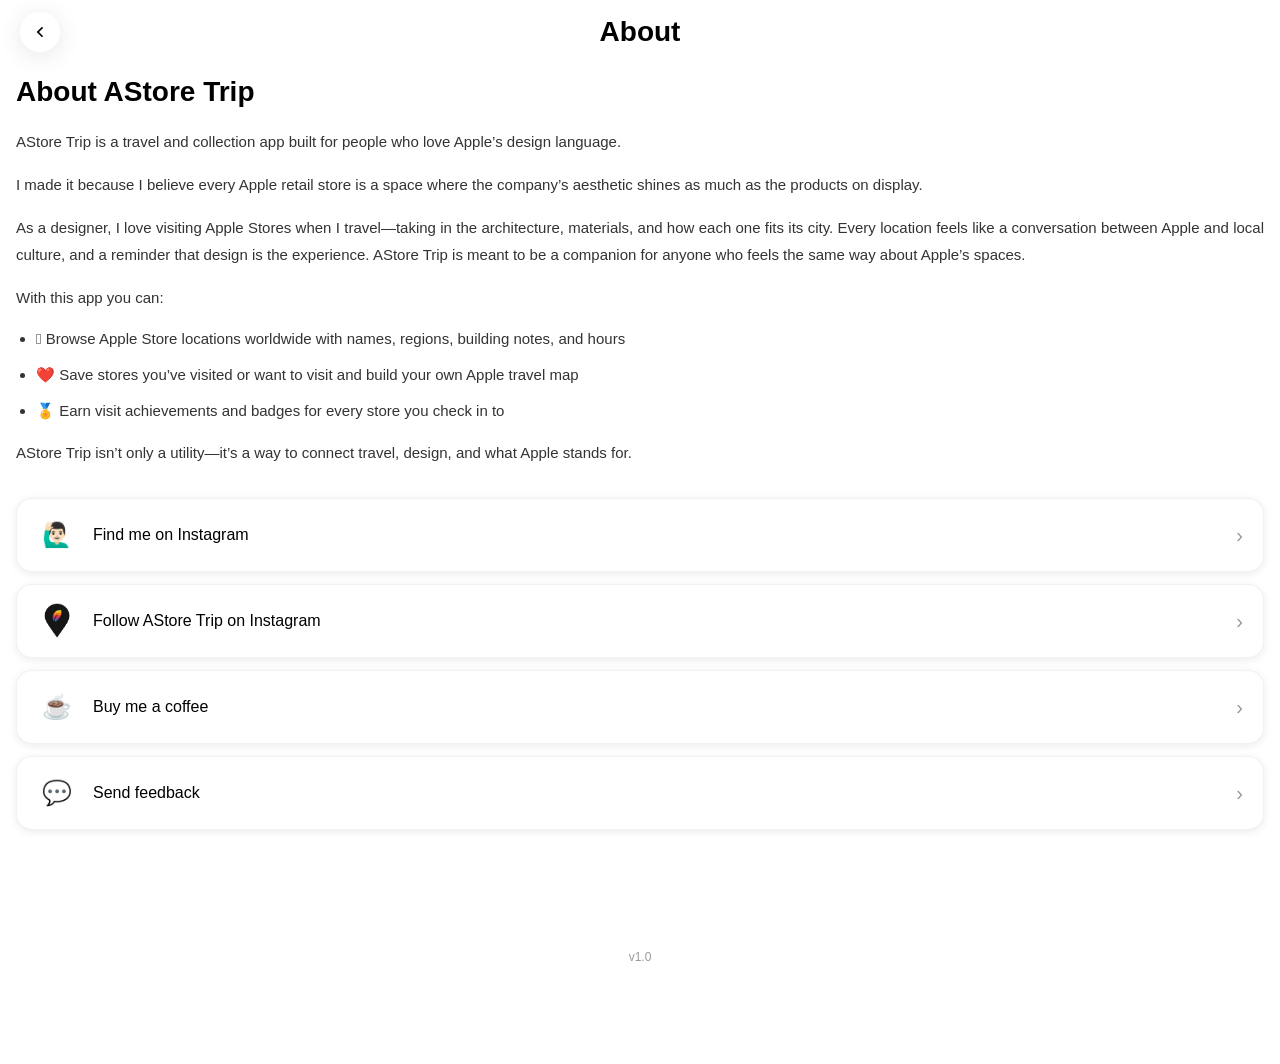
==== commit bacda30f: "v1.0" ====
--- a/about.html
+++ b/about.html
@@ -107,7 +107,7 @@
         console.error('Failed to load version:', error);
         const versionEl = document.getElementById('appVersion');
         if (versionEl) {
-          versionEl.textContent = 'v0.1.11';
+          versionEl.textContent = 'v1.0';
         }
       }
     }
--- a/css/layout.css
+++ b/css/layout.css
@@ -1792,6 +1792,14 @@
   flex-shrink: 0;
 }
 
+.link-icon .link-icon-app {
+  width: 40px;
+  height: 40px;
+  border-radius: 9px;
+  object-fit: cover;
+  display: block;
+}
+
 .link-content {
   flex: 1;
 }
